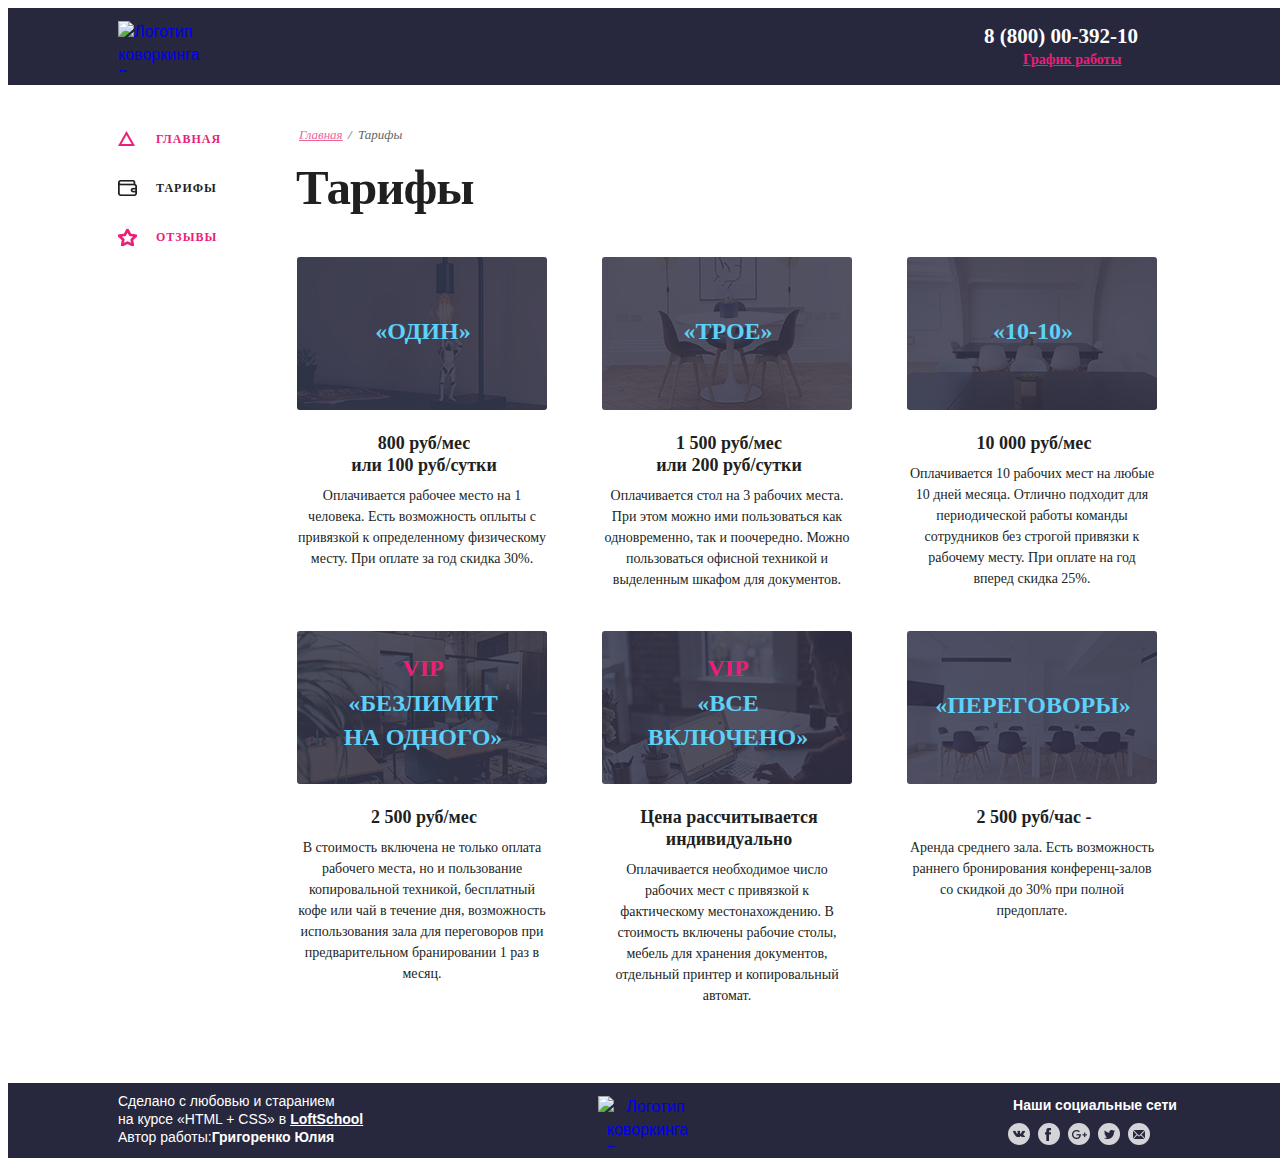
==== feedback.html @ b8eb0449 "dropdown element was improved" ====
<!DOCTYPE html>
<html lang="ru">
  <head>
    <meta charset="UTF-8">
    <meta name="viewport" content="width=device-width, initial-scale=1.0">
    <meta http-equiv="X-UA_Compatible" content="ie=edge">
    <title>Коворкинг Воркадиум</title>
    <link rel="shortcut icon" href="img/favicon.ico" type="image/x-icon">
    <link href="css/normalize.css" rel="stylesheet">
    <link href="css/style.css" rel="stylesheet">
  </head>
  <body>
    <section class="wrapper">
      <header class="main-header">
        <div class="container container-header">
            <section class="main-header__logo">
            <a class="logo__link" href="about.html">
              <img class="logo__img" src="img/main-logo.png" width="99" height="51" alt="Логотип коворкинга Воркадиум">
            </a>
          </section>
          <address class="main-header__contacts">
            <a class="contacts__phone" href="tel:+78000039210">8 (800) 00-392-10</a>
            <div class="dropdown__schedule">

                <button class="contacts__schedule">График работы</button>

              <div class="schedule__office-hours">
                <div class="schedule__visual-triangle"></div>
                <span class="schedule__work-week">пн-вс: 09:00-20:00</span>
                <span class="schedule__lunch-time">обед: 14:00-14:30 </span>
              </div>
            </div>
          </address>

        </div>
      </header>
      <div class="container clearfix">
        <aside class="sidebar">
  				<nav class="main-nav">
  					<ul class="main-nav__list">
  						<li class="main-nav__item">
  							<a href="about.html" class="main-nav__link-about">Главная</a>
  						</li>
  						<li class="main-nav__item main-nav__item-current">
  							<span class="main-nav__link-prices">Тарифы</span>
  						</li>
  						<li class="main-nav__item">
  							<a href="comments.html" class="main-nav__link-comments">Отзывы</a>
  						</li>
  					</ul>
  				</nav>
  			</aside>
        <main class="content">
          <ul class="breadcrumbs">
            <li class="breadcrumbs__item"><a class="breadcrumbs__link" href="index.html">Главная</a></li>
            <li class="breadcrumbs__item breadcrumbs__item-current">Тарифы</li>
          </ul>
          <h1 class="content__title">Тарифы</h1>
          <ul class="price__list">
            <li class="price__item">
              <div class="price__illustration">
								<img class="price__img" src="img/price_one.jpg"  width="250" height="153" alt="Иллюстрация к тарифу Один коворкинга Воркадиум">
                <div class="dark-overlay"></div>
                <div class="price__name">«Один»</div>
              </div>
              <div class="price__description">
								<div class="price__title">800 руб/мес </br> или 100 руб/сутки</div>
								<p class="price__text">
									Оплачивается рабочее место на 1 человека.
									Есть возможность оплыты с привязкой к определенному физическому месту.
									При оплате за год скидка 30%.
								</p>
							</div>
            </li>
            <li class="price__item">
              <div class="price__illustration">
                <img class="price__img" src="img/price_three.jpg"  width="250" height="153" alt="Иллюстрация к тарифу Один коворкинга Воркадиум">
                <div class="dark-overlay"></div>
                <div class="price__name">«Трое»</div>
              </div>
              <div class="price__description">
                <div class="price__title">1 500 руб/мес</br> или 200 руб/сутки</div>
                <p class="price__text">
                  Оплачивается стол на 3 рабочих места.
									При этом можно ими пользоваться как одновременно, так и поочередно.
									Можно пользоваться офисной техникой и выделенным шкафом для документов.
                </p>
              </div>
            </li>
            <li class="price__item">
              <div class="price__illustration">
                <img class="price__img" src="img/price_10_to_10.jpg"  width="250" height="153" alt="Иллюстрация к тарифу Один коворкинга Воркадиум">
                <div class="dark-overlay"></div>
                <div class="price__name">«10-10»</div>
              </div>
              <div class="price__description">
                <div class="price__title">10 000 руб/мес</div>
                <p class="price__text">
                  Оплачивается 10 рабочих мест на любые 10 дней месяца.
									Отлично подходит для периодической работы команды сотрудников без
									строгой привязки к рабочему месту. При оплате на год вперед скидка 25%.
                </p>
              </div>
            </li>
            <li class="price__item">
              <div class="price__illustration">
                <img class="price__img" src="img/all-for-one.jpg"  width="250" height="153" alt="Иллюстрация к тарифу Один коворкинга Воркадиум">
                <div class="dark-overlay"></div>
                <div class="price__name">
                  <span class="price__name_extra">vip</span>
                  «Безлимит <br> на одного»
                </div>
              </div>
              <div class="price__description">
                <div class="price__title">2 500 руб/мес</div>
                <p class="price__text">
                  В стоимость включена не только оплата рабочего места,
									но и пользование копировальной техникой, бесплатный кофе или чай
									в течение дня, возможность использования зала для переговоров
									при предварительном бранировании 1 раз в месяц.
                </p>
              </div>
            </li>
            <li class="price__item">
              <div class="price__illustration">
                <img class="price__img" src="img/all-for-all.jpg"  width="250" height="153" alt="Иллюстрация к тарифу Один коворкинга Воркадиум">
                <div class="price__name">
                  <span class="price__name_extra">vip</span>
                  «Все </br> включено»
                </div>
                <div class="dark-overlay"></div>
              </div>
              <div class="price__description">
                <div class="price__title">
                  Цена рассчитывается индивидуально
                </div>
                <p class="price__text">
                  Оплачивается необходимое число рабочих мест
									с привязкой к фактическому местонахождению.
									В стоимость включены рабочие столы, мебель для хранения документов,
									отдельный принтер и копировальный автомат.
                </p>
              </div>
            </li>
            <li class="price__item">
              <div class="price__illustration">
                <img class="price__img" src="img/conversation.jpg"  width="250" height="153" alt="Иллюстрация к тарифу Один коворкинга Воркадиум">
                <div class="price__name">«Переговоры»</div>
                <div class="dark-overlay"></div>
              </div>
              <div class="price__description">
                <div class="price__title">2 500 руб/час -</div>
                <p class="price__text">
                  Аренда среднего зала. Есть возможность раннего бронирования
									конференц-залов со скидкой до 30% при полной предоплате.
                </p>
              </div>
            </li>
          </ul>
        <main>
      </div>
    </section>
    <footer class="main-footer">
      <div class="container clearfix">
        <section class="main-footer__copyright">
          Сделано с любовью и старанием</br>
					на курсе «HTML + CSS» в <a href="#" class="copyright__link">LoftSchool</a></br>
					Автор работы:<span class="copyright__author">Григоренко Юлия</span>
        </section>
        <section class="main-footer__logo">
          <a href="about.html" class="logo__link">
						<img class="logo__img" src="img/main-logo.png" width="99" height="51" alt="Логотип коворкинга Воркадиум">
					</a>
        </section>
        <section class="main-footer__social">
          <div class="socials__title">
						Наши социальные сети
					</div>
          <ul class="socials__list">
						<li class="socials__item">
							<a href="#" class="socials__link socials__link-vk">
							</a>
						</li>
						<li class="socials__item">
							<a href="#" class="socials__link socials__link-fb">
							</a>
						</li>
						<li class="socials__item">
							<a href="#" class="socials__link socials__link-google">
							</a>
						</li>
						<li class="socials__item">
							<a href="#" class="socials__link socials__link-twitter">
							</a>
						</li>
						<li class="socials__item">
							<a href="#" class="socials__link socials__link-email">
							</a>
						</li>
					</ul>
        </section>
      </div>
    </footer>
  </body>
</html>
---- css/style.css ----
/*@import url("/fonts/fonts.css");*/
@import url("layout/base.css");
@import url("components/logo.css");
@import url("components/contacts.css");
@import url("components/dropdown.css");
@import url("components/breadcrumbs.css");
@import url("components/nav.css");
@import url("components/price.css");
@import url("components/mainfooter.css");
@import url("components/mainfooter.css");
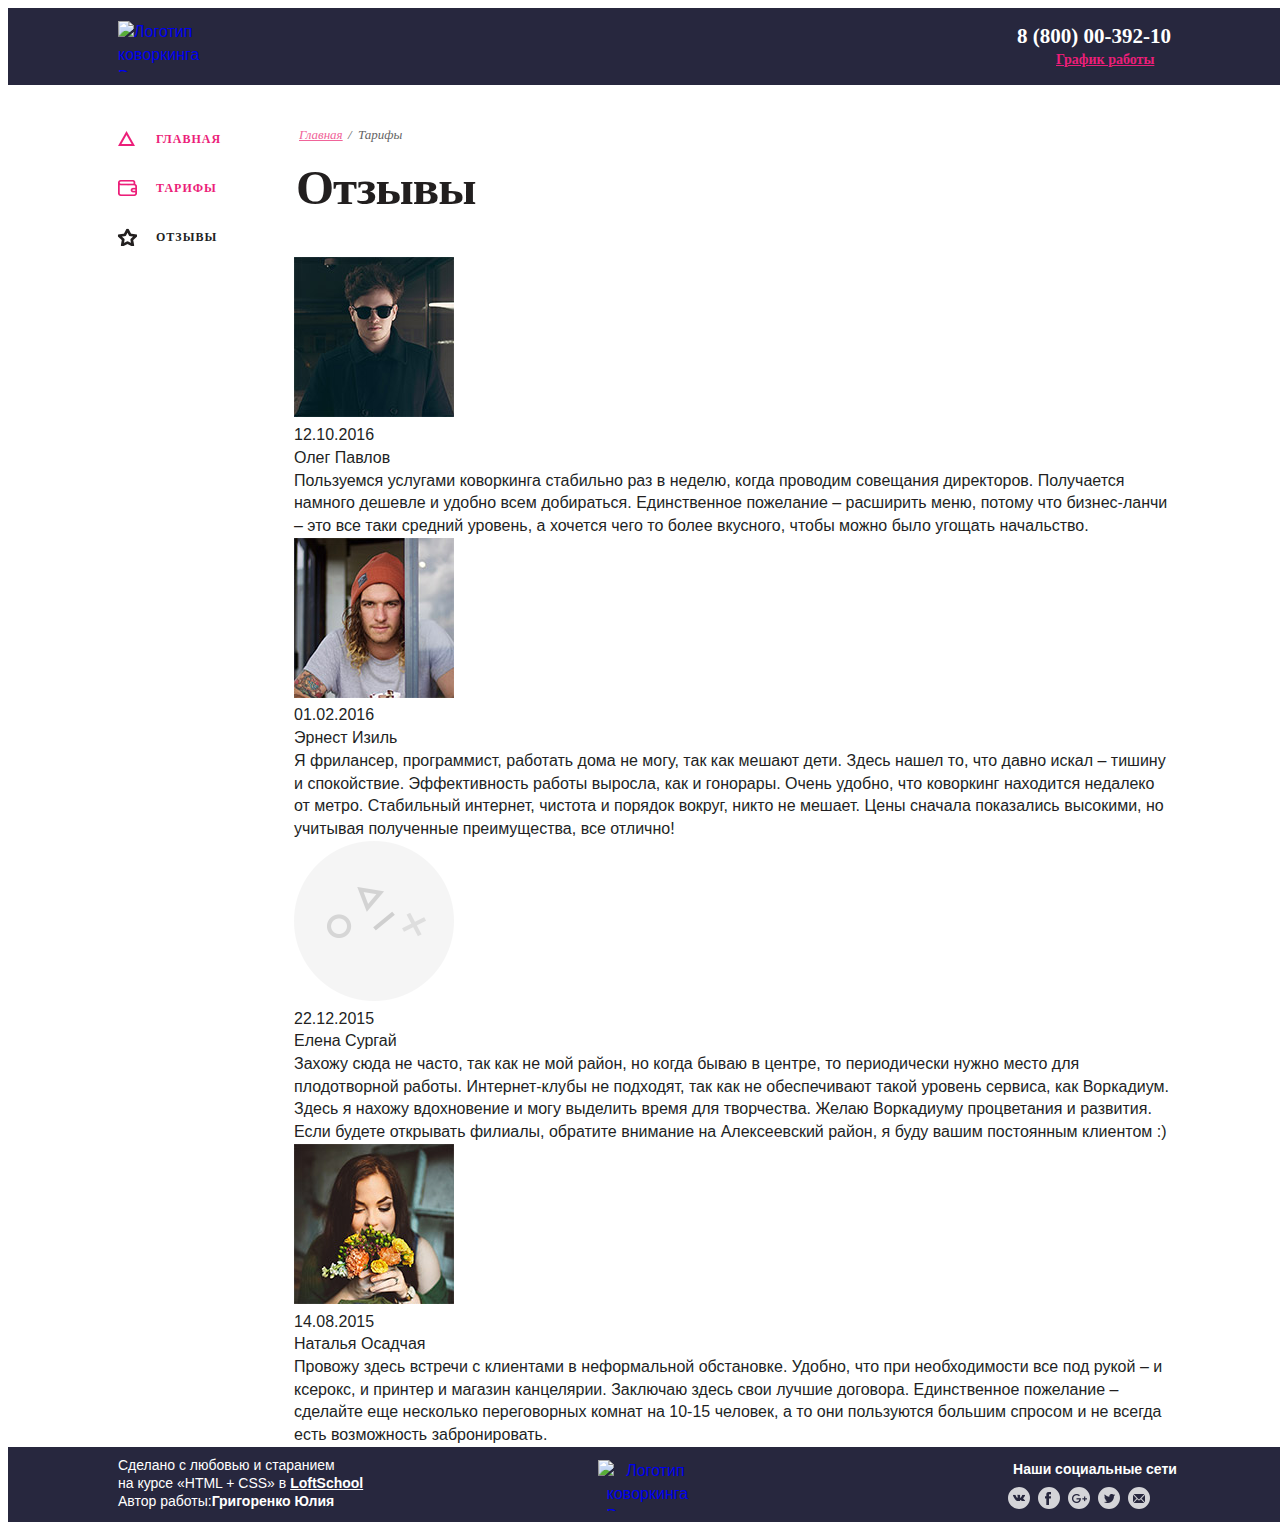
==== commit 621fb542: "about.html was added" ====
--- a/feedback.html
+++ b/feedback.html
@@ -21,9 +21,7 @@
           <address class="main-header__contacts">
             <a class="contacts__phone" href="tel:+78000039210">8 (800) 00-392-10</a>
             <div class="dropdown__schedule">
-
                 <button class="contacts__schedule">График работы</button>
-
               <div class="schedule__office-hours">
                 <div class="schedule__visual-triangle"></div>
                 <span class="schedule__work-week">пн-вс: 09:00-20:00</span>
@@ -31,7 +29,6 @@
               </div>
             </div>
           </address>
-
         </div>
       </header>
       <div class="container clearfix">
@@ -41,11 +38,11 @@
   						<li class="main-nav__item">
   							<a href="about.html" class="main-nav__link-about">Главная</a>
   						</li>
+  						<li class="main-nav__item">
+                <a  href="prices.html" class="main-nav__link-prices">Тарифы</a>
+  						</li>
   						<li class="main-nav__item main-nav__item-current">
-  							<span class="main-nav__link-prices">Тарифы</span>
-  						</li>
-  						<li class="main-nav__item">
-  							<a href="comments.html" class="main-nav__link-comments">Отзывы</a>
+  							<a class="main-nav__link-comments">Отзывы</a>
   						</li>
   					</ul>
   				</nav>
@@ -55,105 +52,38 @@
             <li class="breadcrumbs__item"><a class="breadcrumbs__link" href="index.html">Главная</a></li>
             <li class="breadcrumbs__item breadcrumbs__item-current">Тарифы</li>
           </ul>
-          <h1 class="content__title">Тарифы</h1>
-          <ul class="price__list">
-            <li class="price__item">
-              <div class="price__illustration">
-								<img class="price__img" src="img/price_one.jpg"  width="250" height="153" alt="Иллюстрация к тарифу Один коворкинга Воркадиум">
-                <div class="dark-overlay"></div>
-                <div class="price__name">«Один»</div>
-              </div>
-              <div class="price__description">
-								<div class="price__title">800 руб/мес </br> или 100 руб/сутки</div>
-								<p class="price__text">
-									Оплачивается рабочее место на 1 человека.
-									Есть возможность оплыты с привязкой к определенному физическому месту.
-									При оплате за год скидка 30%.
-								</p>
-							</div>
-            </li>
-            <li class="price__item">
-              <div class="price__illustration">
-                <img class="price__img" src="img/price_three.jpg"  width="250" height="153" alt="Иллюстрация к тарифу Один коворкинга Воркадиум">
-                <div class="dark-overlay"></div>
-                <div class="price__name">«Трое»</div>
-              </div>
-              <div class="price__description">
-                <div class="price__title">1 500 руб/мес</br> или 200 руб/сутки</div>
-                <p class="price__text">
-                  Оплачивается стол на 3 рабочих места.
-									При этом можно ими пользоваться как одновременно, так и поочередно.
-									Можно пользоваться офисной техникой и выделенным шкафом для документов.
-                </p>
+          <h1 class="content__title">Отзывы</h1>
+          <ul class="feedback-list">
+            <li class="feedback-item">
+              <img class="feedback-img" src="img/pavel-feed.jpg" width="160" height="160" alt="Фото пользователя">
+              <div class="feedback-description">
+                <p class="feedback-date">12.10.2016</p>
+                <p class="feedback-person">Олег Павлов</p>
+                <p class="feedback-text">Пользуемся услугами коворкинга стабильно раз в неделю, когда проводим совещания директоров. Получается намного дешевле и удобно всем добираться. Единственное пожелание – расширить меню, потому что бизнес-ланчи – это все таки средний уровень, а хочется чего то более вкусного, чтобы можно было угощать начальство.</p>
               </div>
             </li>
-            <li class="price__item">
-              <div class="price__illustration">
-                <img class="price__img" src="img/price_10_to_10.jpg"  width="250" height="153" alt="Иллюстрация к тарифу Один коворкинга Воркадиум">
-                <div class="dark-overlay"></div>
-                <div class="price__name">«10-10»</div>
-              </div>
-              <div class="price__description">
-                <div class="price__title">10 000 руб/мес</div>
-                <p class="price__text">
-                  Оплачивается 10 рабочих мест на любые 10 дней месяца.
-									Отлично подходит для периодической работы команды сотрудников без
-									строгой привязки к рабочему месту. При оплате на год вперед скидка 25%.
-                </p>
+            <li class="feedback-item">
+              <img class="feedback-img" src="img/ernest-feed.jpg" width="160" height="160" alt="Фото пользователя">
+              <div class="feedback-description">
+                <p class="feedback-date">01.02.2016</p>
+                <p class="feedback-person">Эрнест Изиль</p>
+                <p class="feedback-text">Я фрилансер, программист, работать дома не могу, так как мешают дети. Здесь нашел то, что давно искал – тишину и спокойствие. Эффективность работы выросла, как и гонорары. Очень удобно, что коворкинг находится недалеко от метро. Стабильный интернет, чистота и порядок вокруг, никто не мешает. Цены сначала показались высокими, но учитывая полученные преимущества, все отлично!</p>
               </div>
             </li>
-            <li class="price__item">
-              <div class="price__illustration">
-                <img class="price__img" src="img/all-for-one.jpg"  width="250" height="153" alt="Иллюстрация к тарифу Один коворкинга Воркадиум">
-                <div class="dark-overlay"></div>
-                <div class="price__name">
-                  <span class="price__name_extra">vip</span>
-                  «Безлимит <br> на одного»
-                </div>
-              </div>
-              <div class="price__description">
-                <div class="price__title">2 500 руб/мес</div>
-                <p class="price__text">
-                  В стоимость включена не только оплата рабочего места,
-									но и пользование копировальной техникой, бесплатный кофе или чай
-									в течение дня, возможность использования зала для переговоров
-									при предварительном бранировании 1 раз в месяц.
-                </p>
+            <li class="feedback-item">
+              <img class="feedback-img" src="img/logo-feed.png" width="160" height="160" alt="Фото пользователя">
+              <div class="feedback-description">
+                <p class="feedback-date">22.12.2015</p>
+                <p class="feedback-person">Елена Сургай</p>
+                <p class="feedback-text">Захожу сюда не часто, так как не мой район, но когда бываю в центре, то периодически нужно место для плодотворной работы. Интернет-клубы не подходят, так как не обеспечивают такой уровень сервиса, как Воркадиум. Здесь я нахожу вдохновение и могу выделить время для творчества. Желаю Воркадиуму процветания и развития. Если будете открывать филиалы, обратите внимание на Алексеевский район, я буду вашим постоянным клиентом :) </p>
               </div>
             </li>
-            <li class="price__item">
-              <div class="price__illustration">
-                <img class="price__img" src="img/all-for-all.jpg"  width="250" height="153" alt="Иллюстрация к тарифу Один коворкинга Воркадиум">
-                <div class="price__name">
-                  <span class="price__name_extra">vip</span>
-                  «Все </br> включено»
-                </div>
-                <div class="dark-overlay"></div>
-              </div>
-              <div class="price__description">
-                <div class="price__title">
-                  Цена рассчитывается индивидуально
-                </div>
-                <p class="price__text">
-                  Оплачивается необходимое число рабочих мест
-									с привязкой к фактическому местонахождению.
-									В стоимость включены рабочие столы, мебель для хранения документов,
-									отдельный принтер и копировальный автомат.
-                </p>
-              </div>
-            </li>
-            <li class="price__item">
-              <div class="price__illustration">
-                <img class="price__img" src="img/conversation.jpg"  width="250" height="153" alt="Иллюстрация к тарифу Один коворкинга Воркадиум">
-                <div class="price__name">«Переговоры»</div>
-                <div class="dark-overlay"></div>
-              </div>
-              <div class="price__description">
-                <div class="price__title">2 500 руб/час -</div>
-                <p class="price__text">
-                  Аренда среднего зала. Есть возможность раннего бронирования
-									конференц-залов со скидкой до 30% при полной предоплате.
-                </p>
+            <li class="feedback-item">
+              <img class="feedback-img" src="img/natalya-feed.jpg" width="160" height="160" alt="Фото пользователя">
+              <div class="feedback-description">
+                <p class="feedback-date">14.08.2015</p>
+                <p class="feedback-person">Наталья Осадчая</p>
+                <p class="feedback-text">Провожу здесь встречи с клиентами в неформальной обстановке. Удобно, что при необходимости все под рукой – и ксерокс, и принтер и магазин канцелярии. Заключаю здесь свои лучшие договора. Единственное пожелание – сделайте еще несколько переговорных комнат на 10-15 человек, а то они пользуются большим спросом и не всегда есть возможность забронировать.</p>
               </div>
             </li>
           </ul>
--- a/css/style.css
+++ b/css/style.css
@@ -8,3 +8,5 @@
 @import url("components/price.css");
 @import url("components/mainfooter.css");
 @import url("components/mainfooter.css");
+@import url("components/index.css");
+@import url("components/about.css");
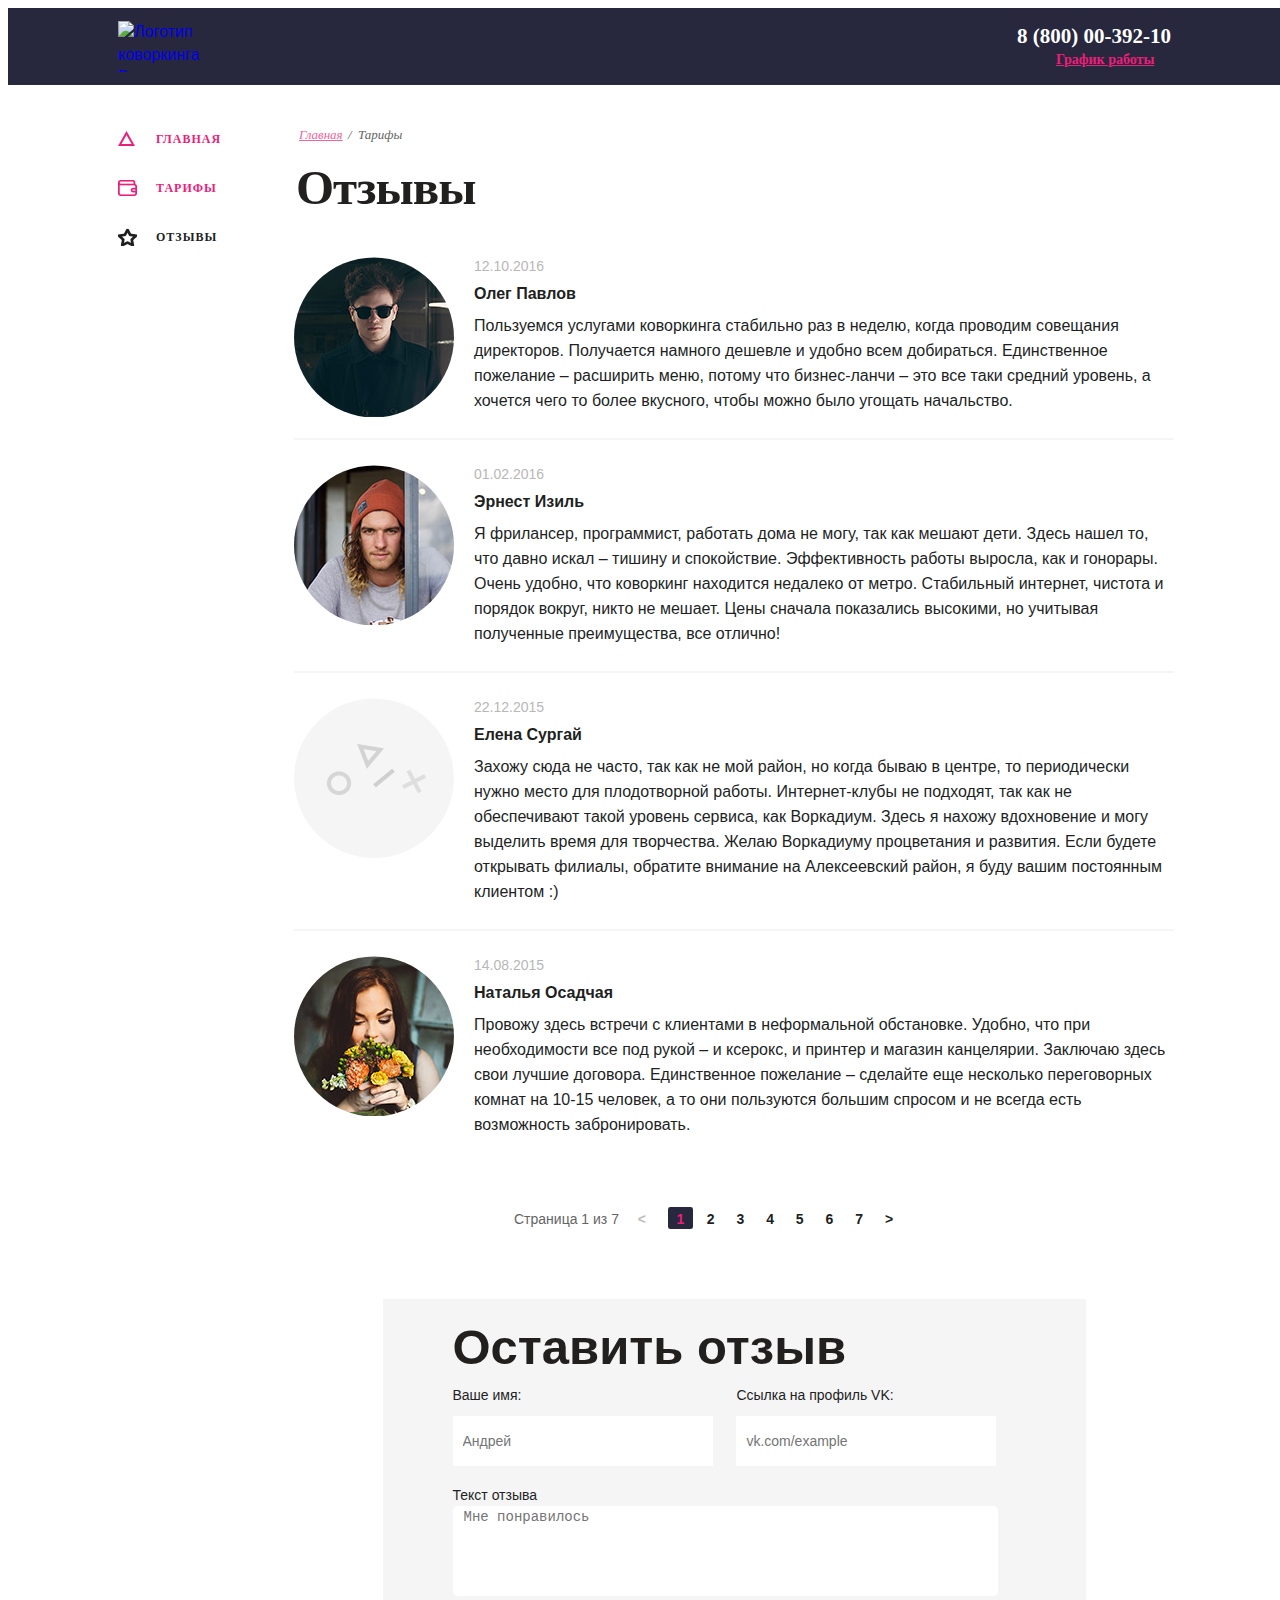
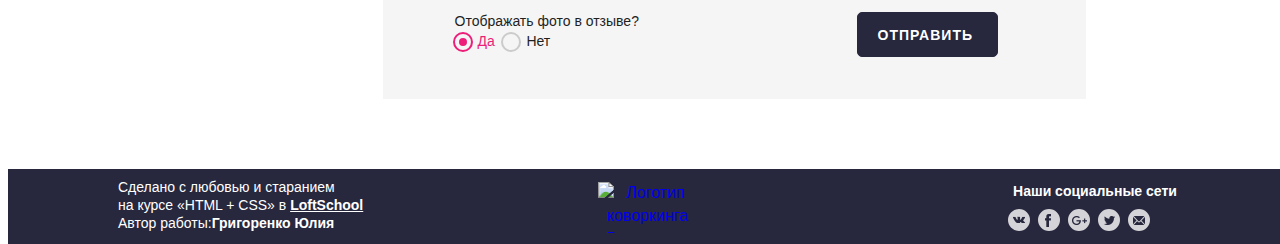
==== commit 1103f7c3: "feedback.html was added" ====
--- a/feedback.html
+++ b/feedback.html
@@ -55,7 +55,9 @@
           <h1 class="content__title">Отзывы</h1>
           <ul class="feedback-list">
             <li class="feedback-item">
-              <img class="feedback-img" src="img/pavel-feed.jpg" width="160" height="160" alt="Фото пользователя">
+              <div class="img_wrapper">
+                <img class="feedback-img" src="img/pavel-feed.jpg" width="160" height="160" alt="Фото пользователя">
+              </div>
               <div class="feedback-description">
                 <p class="feedback-date">12.10.2016</p>
                 <p class="feedback-person">Олег Павлов</p>
@@ -63,7 +65,9 @@
               </div>
             </li>
             <li class="feedback-item">
-              <img class="feedback-img" src="img/ernest-feed.jpg" width="160" height="160" alt="Фото пользователя">
+              <div class="img_wrapper">
+                <img class="feedback-img" src="img/ernest-feed.jpg" width="160" height="160" alt="Фото пользователя">
+              </div>
               <div class="feedback-description">
                 <p class="feedback-date">01.02.2016</p>
                 <p class="feedback-person">Эрнест Изиль</p>
@@ -71,7 +75,9 @@
               </div>
             </li>
             <li class="feedback-item">
-              <img class="feedback-img" src="img/logo-feed.png" width="160" height="160" alt="Фото пользователя">
+              <div class="img_wrapper">
+                <img class="feedback-img" src="img/logo-feed.png" width="160" height="160" alt="Фото пользователя">
+              </div>
               <div class="feedback-description">
                 <p class="feedback-date">22.12.2015</p>
                 <p class="feedback-person">Елена Сургай</p>
@@ -79,7 +85,9 @@
               </div>
             </li>
             <li class="feedback-item">
-              <img class="feedback-img" src="img/natalya-feed.jpg" width="160" height="160" alt="Фото пользователя">
+              <div class="img_wrapper">
+                <img class="feedback-img" src="img/natalya-feed.jpg" width="160" height="160" alt="Фото пользователя">
+              </div>
               <div class="feedback-description">
                 <p class="feedback-date">14.08.2015</p>
                 <p class="feedback-person">Наталья Осадчая</p>
@@ -87,9 +95,67 @@
               </div>
             </li>
           </ul>
+          <section class="pagination">
+             <div class="pagination__description">
+               Страница 1 из 7
+             </div>
+             <ul class="pagination__list">
+               <li class="pagination__item pagination__item-disabled">&lt;</li>
+               <li class="pagination__item pagination__item-current">1</li>
+               <li class="pagination__item"><a class="pagination__link" href="#">2</a></li>
+               <li class="pagination__item"><a class="pagination__link" href="#">3</a></li>
+               <li class="pagination__item"><a class="pagination__link" href="#">4</a></li>
+               <li class="pagination__item"><a class="pagination__link" href="#">5</a></li>
+               <li class="pagination__item"><a class="pagination__link" href="#">6</a></li>
+               <li class="pagination__item"><a class="pagination__link" href="#">7</a></li>
+               <li class="pagination__item"><a class="pagination__link" href="#">></a></li>
+            </ul>
+          </section>
+          <section class="comments-form">
+            <h2 class="comments-form__header">Оставить отзыв</h2>
+            <form class="comments-form__form" method="post" action="https://echo/index.html">
+              <div class="comments-form__user-data">
+                <p class="comments-form__item">
+                  <label for="comments-form-username">Ваше имя:</label>
+                  <input id="comments-form-username" class="comments-form__textinput" type="text" name="username" size="40" placeholder="Андрей">
+                </p>
+                <p class="comments-form__item">
+                  <label for="comments-form-vk">Ссылка на профиль VK:</label>
+                  <input id="comments-form-vk" class="comments-form__textinput" type="text" name="vk" size="140" placeholder="vk.com/example">
+                </p>
+              </div>
+              <div class="comments-form__message">
+                <p class="comments-form__item">
+                  <label for="comments-form-text">Текст отзыва</label>
+                  <textarea class="comments-form__textarea" id="comments-form-text" placeholder="Мне понравилось"></textarea>
+                </p>
+              </div>
+              <div class="comments-form__photo-submit">
+
+                <fieldset class="comments-form__photo-information">
+                  <legend>Отображать фото в отзыве?</legend>
+                  <ul class="radio-filter">
+                    <li class="filter-option">
+                      <input id="filter-photo-display" class="visually-hidden filter-input-radio"
+                        type="radio" name="comments-form__photo" value="display" checked>
+                      <label class="filter-radio filter-radio-display" for="filter-photo-display">Да</label>
+                    </li>
+                    <li class="filter-option">
+                      <input id="filter-photo-hide" class="visually-hidden filter-input-radio"
+                        type="radio" name="comments-form__photo" value="hide">
+                      <label class="filter-radio filter-radio-hide" for="filter-photo-hide">Нет</label>
+                    </li>
+                  </ul>
+                </fieldset>
+                <button class="button comments-form__button" type="submit">Отправить</button>
+              </div>
+            </form>
+          </section>
         <main>
       </div>
     </section>
+
+
     <footer class="main-footer">
       <div class="container clearfix">
         <section class="main-footer__copyright">
--- a/css/style.css
+++ b/css/style.css
@@ -10,3 +10,6 @@
 @import url("components/mainfooter.css");
 @import url("components/index.css");
 @import url("components/about.css");
+@import url("components/pagination.css");
+@import url("components/form.css");
+@import url("components/feedback.css");
